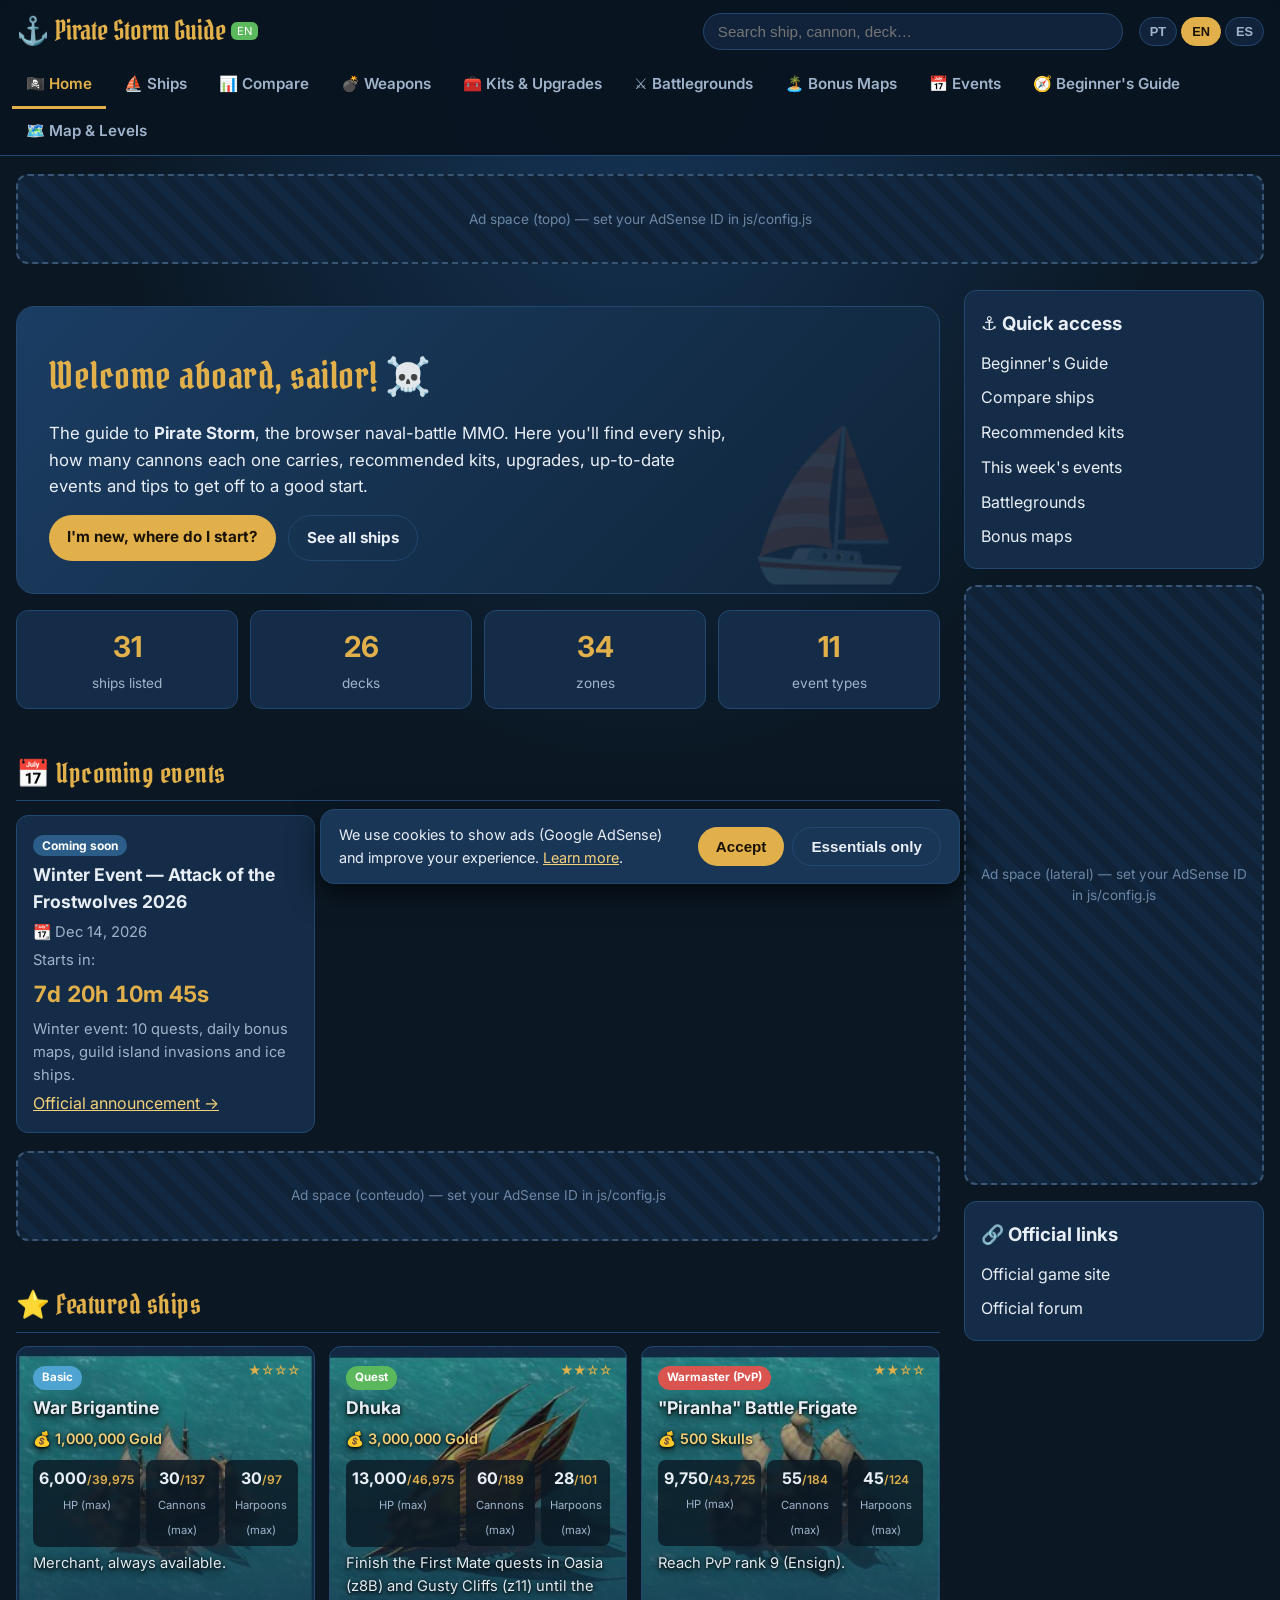
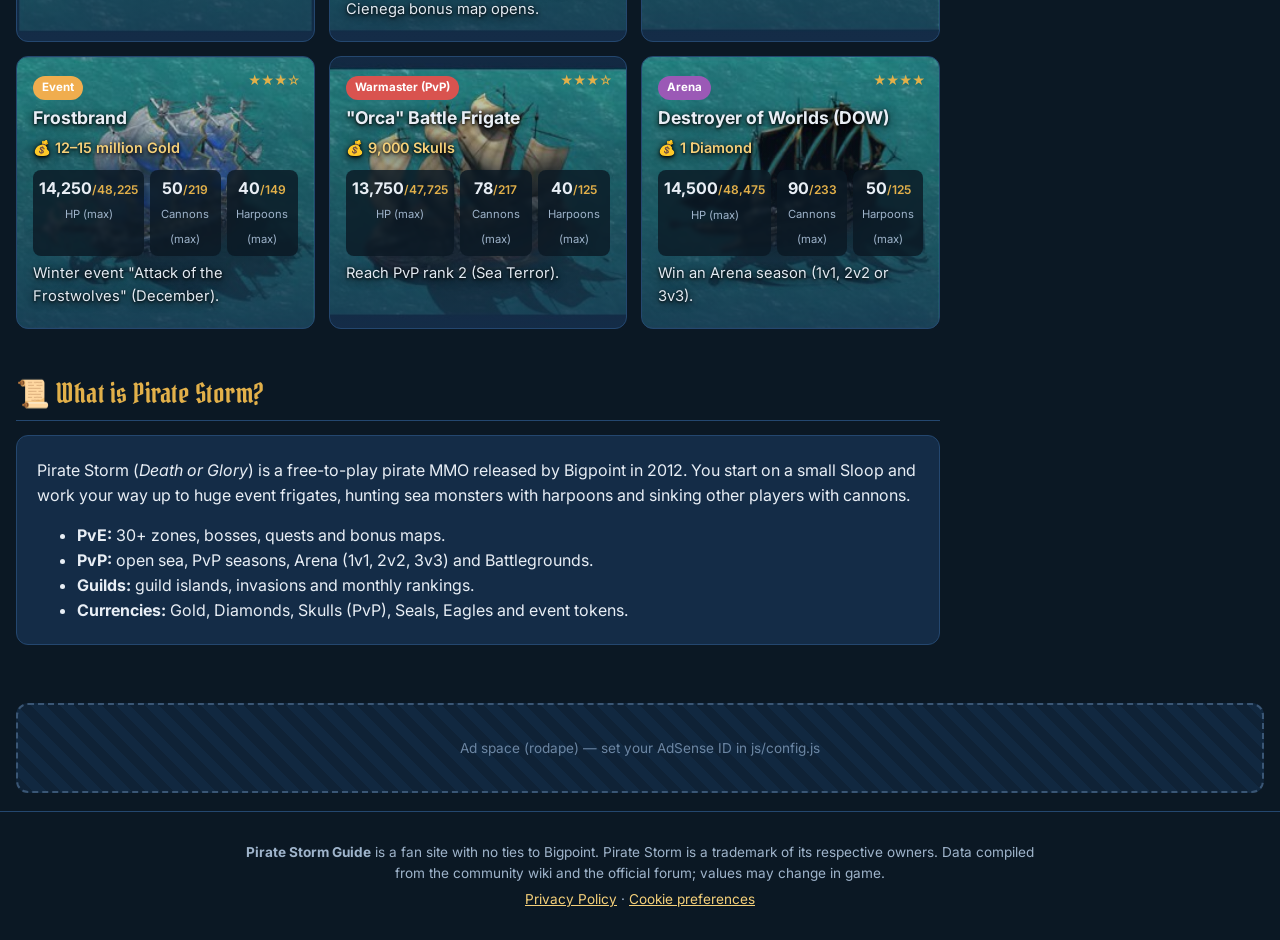
==== index.html @ e8ff5f80 "Primeira versão do Guia Pirate Storm Site estático em 3 idiomas (PT-BR, EN, ES) com navios, armament" ====
<!doctype html>
<html lang="pt-BR">
<head>
  <meta charset="utf-8">
  <meta name="viewport" content="width=device-width, initial-scale=1">
  <title>Guia Pirate Storm BR — Navios, Canhões, Kits e Eventos</title>
  <meta name="description" content="Guia completo de Pirate Storm em português, inglês e espanhol: todos os navios com estatísticas, canhões, munições, kits recomendados, deques, battlegrounds, mapas bônus, eventos atualizados e dicas para novatos.">
  <meta name="keywords" content="Pirate Storm, guia, guide, guía, navios, ships, barcos, canhões, cannons, cañones, eventos, events, Frostbrand, Piranha, Dhuka, kits, deques, decks">
  <meta property="og:title" content="Guia Pirate Storm BR">
  <meta property="og:description" content="Navios, canhões, kits e eventos de Pirate Storm em um só lugar.">
  <meta property="og:type" content="website">
  <link rel="alternate" hreflang="pt-BR" href="?lang=pt">
  <link rel="alternate" hreflang="en" href="?lang=en">
  <link rel="alternate" hreflang="es" href="?lang=es">
  <link rel="icon" href="data:image/svg+xml,<svg xmlns='http://www.w3.org/2000/svg' viewBox='0 0 100 100'><text y='.9em' font-size='90'>⚓</text></svg>">
  <link rel="preconnect" href="https://fonts.googleapis.com">
  <link href="https://fonts.googleapis.com/css2?family=Pirata+One&family=Inter:wght@400;600;700&display=swap" rel="stylesheet">
  <link rel="stylesheet" href="css/style.css">
  <script src="js/config.js"></script>
</head>
<body>
  <header class="topo">
    <div class="topo-in">
      <a class="logo" href="#inicio">⚓ <span data-i18n="logo">Guia Pirate Storm</span> <small data-i18n="logo.tag">BR</small></a>
      <div class="busca">
        <input id="busca" type="search" placeholder="Buscar navio, canhão, deque…" aria-label="Buscar" data-i18n-ph="busca.ph" data-i18n-aria="busca.aria">
        <div id="busca-res" class="busca-res" hidden></div>
      </div>
      <button class="menu-btn" id="menu-btn" aria-label="Abrir menu" data-i18n-aria="menu.aria">☰</button>
    </div>
    <nav class="abas" id="abas">
      <a href="#inicio" data-aba="inicio" data-i18n="nav.inicio">🏴‍☠️ Início</a>
      <a href="#navios" data-aba="navios" data-i18n="nav.navios">⛵ Navios</a>
      <a href="#comparar" data-aba="comparar" data-i18n="nav.comparar">📊 Comparar</a>
      <a href="#armas" data-aba="armas" data-i18n="nav.armas">💣 Armamento</a>
      <a href="#kits" data-aba="kits" data-i18n="nav.kits">🧰 Kits & Melhorias</a>      <a href="#battlegrounds" data-aba="battlegrounds" data-i18n="nav.bg">⚔️ Battlegrounds</a>
      <a href="#bonus" data-aba="bonus" data-i18n="nav.bonus">🏝️ Mapas Bônus</a>
      <a href="#eventos" data-aba="eventos" data-i18n="nav.eventos">📅 Eventos</a>
      <a href="#novatos" data-aba="novatos" data-i18n="nav.novatos">🧭 Guia do Novato</a>
      <a href="#mapa" data-aba="mapa" data-i18n="nav.mapa">🗺️ Mapa & Níveis</a>
    </nav>
  </header>

  <div class="ad-wrap"><div class="ad" data-slot="topo" data-format="horizontal"></div></div>

  <div class="layout">
    <main id="conteudo">

      <!-- INÍCIO -->
      <section class="aba" id="inicio">
        <div class="hero">
          <h1 data-i18n="hero.h1">Bem-vindo, marujo! ☠️</h1>
          <p data-i18n="hero.p">O guia em português para <strong>Pirate Storm</strong>, o MMO de batalhas navais no navegador. Aqui você encontra todos os navios, quantos canhões cada um carrega, os kits recomendados, melhorias, eventos atualizados e dicas para começar com o pé direito.</p>
          <div class="hero-btns">
            <a class="btn" href="#novatos" data-i18n="hero.b1">Sou novato, por onde começo?</a>
            <a class="btn sec" href="#navios" data-i18n="hero.b2">Ver todos os navios</a>
          </div>
        </div>
        <div class="stats-home" id="stats-home"></div>
        <h2 data-i18n="home.prox">📅 Próximos eventos</h2>
        <div id="home-eventos" class="cards"></div>
        <div class="ad" data-slot="conteudo" data-format="auto"></div>
        <h2 data-i18n="home.dest">⭐ Navios em destaque</h2>
        <div id="home-navios" class="cards"></div>
        <h2 data-i18n="home.oque">📜 O que é Pirate Storm?</h2>
        <div class="texto" data-i18n="home.texto">
          <p>Pirate Storm (<em>Death or Glory</em>) é um MMO gratuito de piratas lançado em 2012 pela Bigpoint. Você começa numa pequena Sloop e evolui até grandes fragatas de evento, caçando monstros marinhos com arpões e afundando outros jogadores com canhões.</p>
          <ul>
            <li><strong>PvE:</strong> mais de 30 zonas, chefes, missões e mapas bônus.</li>
            <li><strong>PvP:</strong> mar aberto, temporadas PvP, Arena (1vs1, 2vs2, 3vs3) e Battlegrounds.</li>
            <li><strong>Guildas:</strong> ilhas de guilda, invasões e rankings mensais.</li>
            <li><strong>Moedas:</strong> Ouro, Diamantes, Caveiras (PvP), Selos, Águias e tokens de evento.</li>
          </ul>
        </div>
      </section>

      <!-- NAVIOS -->
      <section class="aba" id="navios" hidden>
        <h1 data-i18n="nav.h1">⛵ Todos os Navios</h1>
        <p class="sub" data-i18n="nav.sub">Clique em um navio para ver detalhes, deque exclusivo e kit recomendado. "—" = dado ainda não confirmado.</p>
        <div class="filtros" id="filtros-navios"></div>
        <div id="lista-navios" class="cards"></div>
      </section>

      <!-- COMPARAR -->
      <section class="aba" id="comparar" hidden>
        <h1 data-i18n="comp.h1">📊 Comparador de Navios</h1>
        <p class="sub" data-i18n="comp.sub">Clique no cabeçalho para ordenar. <strong>Canhões/Arpões</strong> = quantidade base do navio; <strong>máx</strong> = total com o deque próprio e todos os deques e bônus possíveis.</p>
        <div class="tabela-wrap"><table class="tabela" id="tabela-comp"></table></div>
        <h2 data-i18n="comp.h2a">🧮 Como se chega ao máximo</h2>
        <p class="sub" data-i18n="comp.suba">Soma de tudo o que dá para equipar num navio, na ordem das tabelas da comunidade.</p>
        <div id="composicao"></div>
        <div class="ad" data-slot="conteudo" data-format="auto"></div>
        <h2 data-i18n="comp.h2b">📐 Canhões máximos com deques</h2>
        <p class="sub" data-i18n="comp.subb">Escolha um navio e os deques para calcular o total de canhões e lançadores.</p>
        <div class="calc" id="calc"></div>
      </section>

      <!-- ARMAS -->
      <section class="aba" id="armas" hidden>
        <h1 data-i18n="arm.h1">💣 Armamento</h1>
        <p class="sub" data-i18n="arm.sub"><strong>Canhões</strong> acertam navios (PvP e NPCs piratas). <strong>Arpões</strong> acertam monstros marinhos. Dano final = dano do canhão × munição × bônus.</p>
        <h2 data-i18n="arm.can">Canhões</h2>
        <div class="tabela-wrap"><table class="tabela" id="tab-canhoes"></table></div>
        <p class="nota"><span data-i18n="arm.ev">Canhões de evento:</span> <span id="canhoes-evento"></span>.</p>
        <h2 data-i18n="arm.bal">Munição de canhão</h2>
        <div class="tabela-wrap"><table class="tabela" id="tab-balas"></table></div>
        <div class="ad" data-slot="conteudo" data-format="auto"></div>
        <h2 data-i18n="arm.lanc">Lançadores de arpão</h2>
        <div class="tabela-wrap"><table class="tabela" id="tab-lanc"></table></div>
        <h2 data-i18n="arm.arp">Arpões</h2>
        <div class="tabela-wrap"><table class="tabela" id="tab-arpoes"></table></div>
        <div class="dica" data-i18n="arm.dica">💡 <strong>Dica:</strong> canhões comprados com ouro podem ser perdidos quando o navio afunda. O <strong>10-Pounder</strong> custa só 150 diamantes, tem o mesmo dano do 9-Pounder e nunca se perde.</div>
        <h2 data-i18n="arm.of">🔨 Oficina (Workshop)</h2>
        <div id="oficina"></div>
      </section>

      <!-- KITS -->
      <section class="aba" id="kits" hidden>
        <h1 data-i18n="kit.h1">🧰 Kits & Melhorias</h1>
        <p class="sub" data-i18n="kit.sub">O que equipar no seu navio em cada fase do jogo, e o que cada melhoria faz.</p>
        <h2 data-i18n="kit.fase">Kits recomendados por fase</h2>
        <div id="kits-fase" class="cards"></div>
        <div class="ad" data-slot="conteudo" data-format="auto"></div>
        <h2 data-i18n="kit.melh">Melhorias do Mercador</h2>
        <div id="melhorias"></div>
        <h2 data-i18n="kit.deq">Deques (canhões e lançadores extras)</h2>
        <p class="sub" data-i18n="kit.deqsub">Cada navio aceita um deque de cada seção. <span class="tag ok">Inafundável</span> não se perde ao afundar; <span class="tag warn">Afundável</span> pode ser perdido.</p>
        <div class="tabela-wrap"><table class="tabela" id="tab-deques"></table></div>
      </section>

      <!-- BATTLEGROUNDS -->
      <section class="aba" id="battlegrounds" hidden>
        <h1 data-i18n="bg.h1">⚔️ Battlegrounds (Casas Piratas)</h1>
        <p class="sub" data-i18n="bg.sub">Cada uma das 7 casas piratas organiza um modo de batalha. Vença partidas para ganhar <strong>moedas da casa</strong> e use-as para liberar navios, deques, canhões, munições e buffs. No fim da semana, a moeda que faltar pode ser comprada com diamantes (cerca de 2.000 💎 cada).</p>
        <div class="filtros" id="filtros-bg"></div>
        <div id="bg-lista"></div>
        <div class="ad" data-slot="conteudo" data-format="auto"></div>
        <h2 data-i18n="bg.set">🦅 Set Might of the Eagle</h2>
        <div id="set-aguia"></div>
        <h2 data-i18n="bg.deq">🛠️ Deques dos battlegrounds</h2>
        <p class="sub" data-i18n="bg.deqsub">Todos são <span class="tag ok">Inafundáveis</span> e servem em qualquer navio que tenha a seção correspondente.</p>
        <div class="tabela-wrap"><table class="tabela" id="tab-bg-deques"></table></div>
      </section>

      <!-- MAPAS BÔNUS -->
      <section class="aba" id="bonus" hidden>
        <h1 data-i18n="mb.h1">🏝️ Mapas Bônus</h1>
        <p class="sub" data-i18n="mb.sub">Os 4 mapas bônus padrão do jogo, com todas as ondas de NPCs: quantidade, HP, dano, XP e ouro por inimigo.</p>
        <div class="dica" id="bonus-info"></div>
        <div class="filtros" id="filtros-bonus"></div>
        <div id="bonus-mapa"></div>
        <div class="ad" data-slot="conteudo" data-format="auto"></div>
        <h2 data-i18n="mb.comp">📊 Comparativo dos mapas</h2>
        <div class="tabela-wrap"><table class="tabela" id="tab-bonus-comp"></table></div>
      </section>

      <!-- EVENTOS -->
      <section class="aba" id="eventos" hidden>
        <h1 data-i18n="ev.h1">📅 Eventos</h1>
        <div class="info-att" id="info-att"></div>
        <h2 data-i18n="ev.tl">🗓️ Linha do tempo — próximos 12 meses</h2>
        <p class="sub" data-i18n="ev.tlsub">Quando cada evento deve acontecer, com base nas datas de 2026. <span class="tag ok">Confirmado</span> segue o anúncio oficial; os outros são <span class="tag warn">Estimativa</span> e podem mudar. Passe o mouse ou toque numa barra para ver os detalhes.</p>
        <div class="tl-filtros filtros" id="tl-filtros"></div>
        <div id="timeline" class="timeline"></div>
        <div id="tl-lista" class="tl-lista"></div>
        <h2 data-i18n="ev.prox">⏳ Próximos e em andamento</h2>
        <div id="ev-datados" class="cards"></div>
        <h2 data-i18n="ev.anun">📣 Últimos anúncios oficiais</h2>
        <p class="sub" data-i18n="ev.anunsub">Puxados automaticamente do fórum oficial (em inglês). Clique para ler o anúncio completo.</p>
        <div id="ev-feed" class="feed"></div>
        <div class="ad" data-slot="conteudo" data-format="auto"></div>
        <h2 data-i18n="ev.guia">📖 Guia de cada evento</h2>
        <p class="sub" data-i18n="ev.guiasub">Clique num evento para ver as atividades, os mapas, os itens e os kits que ele traz. Semanas de battleground estão na aba <a href="#battlegrounds">Battlegrounds</a>.</p>
        <div id="ev-guia" class="ev-guia"></div>
        <h2 data-i18n="ev.cal">🗓️ Resumo do calendário</h2>
        <div id="ev-calendario" class="cards"></div>
      </section>

      <!-- NOVATOS -->
      <section class="aba" id="novatos" hidden>
        <h1 data-i18n="nov.h1">🧭 Guia do Novato</h1>
        <div class="passos">
          <div class="passo"><b>1</b><div data-i18n="nov.p1"><h3>Faça as missões iniciais</h3><p>Elas dão itens e cerca de <strong>30.000 diamantes</strong>. <strong>Guarde esses diamantes!</strong> Não gaste em coisas pequenas.</p></div></div>
          <div class="passo"><b>2</b><div data-i18n="nov.p2"><h3>Compre melhorias de ouro primeiro</h3><p>Nos navios iniciais, prefira as versões em ouro: Simple Bulkhead, Simple Keel, Andarta, Improvised Anchor e Rugged Linen Sails.</p></div></div>
          <div class="passo"><b>3</b><div data-i18n="nov.p3"><h3>Junte ouro para a War Brigantine</h3><p>Custa 1.000.000 de ouro e dobra seus slots de canhão em relação ao Brigantine (30 contra 20).</p></div></div>
          <div class="passo"><b>4</b><div data-i18n="nov.p4"><h3>Troque para 10-Pounders</h3><p>150 diamantes cada, mesmo dano do 9-Pounder e <strong>não se perdem</strong> ao afundar.</p></div></div>
          <div class="passo"><b>5</b><div data-i18n="nov.p5"><h3>Libere a Dhuka</h3><p>Faça as missões do Imediato em Oasia (z8B) e Gusty Cliffs (z11). Ela custa só 3 milhões de ouro, um ótimo navio intermediário.</p></div></div>
          <div class="passo"><b>6</b><div data-i18n="nov.p6"><h3>Entre no PvP para a Piranha</h3><p>Suba a patente PvP até Ensign e compre a Piranha por 500 caveiras: 55 canhões e 9.750 de HP.</p></div></div>
          <div class="passo"><b>7</b><div data-i18n="nov.p7"><h3>Use bem os Selos</h3><p>Você ganha 1 selo por nível (premium ganha 1 por dia). Primeira meta: o <strong>Perforator</strong> na página 3 do Scroll of Power, que aumenta o dano de canhão.</p></div></div>
          <div class="passo"><b>8</b><div data-i18n="nov.p8"><h3>Fragatas: espere o leilão</h3><p>Frigate e Large Frigate aparecem no leilão diário de ouro. <strong>Não compre com diamantes.</strong></p></div></div>
          <div class="passo"><b>9</b><div data-i18n="nov.p9"><h3>Participe dos eventos</h3><p>Os navios de evento são os mais fortes do jogo. O <strong>Frostbrand</strong> (inverno) sai por ouro.</p></div></div>
        </div>
        <div class="ad" data-slot="conteudo" data-format="auto"></div>
        <h2 data-i18n="nov.faq">❓ Perguntas frequentes</h2>
        <details data-i18n="nov.q1"><summary>Qual a diferença entre canhão e arpão?</summary><p>Canhões causam dano a navios (jogadores e piratas NPC). Arpões causam dano a monstros marinhos. Equipe os dois conforme a zona.</p></details>
        <details data-i18n="nov.q2"><summary>O que acontece quando meu navio afunda?</summary><p>Você pode perder canhões e lançadores comprados com ouro e deques "afundáveis". Itens de diamante e deques inafundáveis ficam.</p></details>
        <details data-i18n="nov.q3"><summary>O que são Caveiras?</summary><p>Moeda do PvP. Você ganha ao afundar jogadores e perde uma parte ao ser afundado. Servem para comprar navios Warmaster e itens de temporada.</p></details>
        <details data-i18n="nov.q4"><summary>Como funciona a temporada PvP?</summary><p>Dura cerca de 3 meses. Todos participam automaticamente. Ficar inativo reduz seus pontos, mas não suas caveiras. A Proteção PvP (7 ou 14 dias) evita essa perda.</p></details>
        <details data-i18n="nov.q5"><summary>Onde é melhor farmar?</summary><p>Zonas de nível mais alto dão mais ouro e diamantes. Cada zona favorece certos itens ou moedas. Use a Âncora para ganhar +5% ou +10% de ouro.</p></details>
        <details data-i18n="nov.q6"><summary>Preciso de Flash?</summary><p>Não. Desde 2020 o jogo usa um cliente próprio (Pirate Storm Client), baixado no site oficial.</p></details>
      </section>

      <!-- MAPA -->
      <section class="aba" id="mapa" hidden>
        <h1 data-i18n="map.h1">🗺️ Mapa & Níveis</h1>
        <h2 data-i18n="map.zonas">Zonas e chefes</h2>
        <div class="tabela-wrap"><table class="tabela" id="tab-zonas"></table></div>
        <div class="ad" data-slot="conteudo" data-format="auto"></div>
        <h2 data-i18n="map.xp">Experiência por nível</h2>
        <div class="tabela-wrap"><table class="tabela" id="tab-niveis"></table></div>
      </section>
    </main>

    <aside class="lateral">
      <div class="box" data-i18n="lat.rapido">
        <h3>⚓ Acesso rápido</h3>
        <a href="#novatos">Guia do Novato</a>
        <a href="#comparar">Comparar navios</a>
        <a href="#kits">Kits recomendados</a>        <a href="#eventos">Eventos da semana</a>
        <a href="#battlegrounds">Battlegrounds</a>
        <a href="#bonus">Mapas bônus</a>
      </div>
      <div class="ad ad-lateral" data-slot="lateral" data-format="vertical"></div>
      <div class="box" data-i18n="lat.links">
        <h3>🔗 Links oficiais</h3>
        <a href="https://www.piratestorm.com" target="_blank" rel="noopener">Site oficial do jogo</a>
        <a href="https://board-en.piratestorm.com/" target="_blank" rel="noopener">Fórum oficial</a>
      </div>
    </aside>
  </div>

  <div class="ad-wrap"><div class="ad" data-slot="rodape" data-format="horizontal"></div></div>

  <footer class="rodape">
    <p data-i18n="rod.p"><strong>Guia Pirate Storm BR</strong> é um site de fãs, sem vínculo com a Bigpoint. Pirate Storm é marca registrada de seus respectivos donos. Dados compilados da wiki da comunidade e do fórum oficial; valores podem mudar no jogo.</p>
    <p><a href="privacidade.html" data-i18n="rod.priv">Política de Privacidade</a> · <a href="#" id="cookies-reabrir" data-i18n="rod.ck">Preferências de cookies</a></p>
  </footer>

  <div id="modal" class="modal" hidden><div class="modal-in"><button class="fechar" aria-label="Fechar" data-i18n-aria="fechar">✕</button><div id="modal-corpo"></div></div></div>

  <div id="cookie" class="cookie" hidden>
    <p data-i18n="ck.p">Usamos cookies para exibir anúncios (Google AdSense) e melhorar sua experiência. <a href="privacidade.html">Saiba mais</a>.</p>
    <div><button id="ck-aceitar" class="btn" data-i18n="ck.ok">Aceitar</button><button id="ck-recusar" class="btn sec" data-i18n="ck.no">Só essenciais</button></div>
  </div>

  <script src="js/dados.js"></script>
  <script src="js/dados-extra.js"></script>  <script src="js/eventos.js"></script>
  <script src="js/lang/pt.js"></script>
  <script src="js/lang/en.js"></script>
  <script src="js/lang/es.js"></script>
  <script src="js/i18n.js"></script>
  <script src="js/app.js"></script>
</body>
</html>
---- css/style.css ----
:root{
  --bg:#0b1824; --bg2:#10233a; --card:#142c47; --card2:#1a3657;
  --borda:#24476f; --txt:#e8eef5; --txt2:#9fb4cb; --ouro:#e2b04a; --ouro2:#f5d07a;
  --verde:#5cb85c; --verm:#d9534f; --raio:12px;
}
*{box-sizing:border-box}
html{scroll-behavior:smooth}
body{margin:0;font-family:Inter,system-ui,sans-serif;background:var(--bg);color:var(--txt);line-height:1.55;
  background-image:radial-gradient(ellipse at top,#16365a 0%,transparent 60%);background-attachment:fixed}
a{color:var(--ouro2)}
h1,h2{font-family:"Pirata One",Georgia,serif;font-weight:400;letter-spacing:.5px;color:var(--ouro)}
h1{font-size:2.3rem;margin:.2em 0 .1em}
h2{font-size:1.7rem;margin:1.6em 0 .5em;border-bottom:1px solid var(--borda);padding-bottom:.2em}
h3{margin:.2em 0 .4em}
.sub{color:var(--txt2);margin-top:0}
.nota{color:var(--txt2);font-size:.92rem}

/* topo */
.topo{position:sticky;top:0;z-index:50;background:rgba(9,20,32,.96);backdrop-filter:blur(6px);border-bottom:1px solid var(--borda)}
.topo-in{max-width:1280px;margin:0 auto;display:flex;align-items:center;gap:16px;padding:10px 16px}
.logo{font-family:"Pirata One",serif;font-size:1.7rem;color:var(--ouro);text-decoration:none;white-space:nowrap}
.logo small{font-family:Inter;font-size:.7rem;background:var(--verde);color:#fff;padding:2px 6px;border-radius:6px;vertical-align:middle}
.busca{flex:1;position:relative;max-width:420px;margin-left:auto}
.busca input{width:100%;padding:9px 14px;border-radius:999px;border:1px solid var(--borda);background:var(--bg2);color:var(--txt);font-size:.95rem}
.busca-res{position:absolute;top:110%;left:0;right:0;background:var(--card);border:1px solid var(--borda);border-radius:var(--raio);max-height:360px;overflow:auto;box-shadow:0 10px 30px #0008}
.busca-res a{display:block;padding:8px 14px;color:var(--txt);text-decoration:none;border-bottom:1px solid var(--borda)}
.busca-res a:hover{background:var(--card2)}
.busca-res small{color:var(--txt2)}
.lang-sw{display:flex;gap:4px;flex-shrink:0}
.lang-sw button{background:var(--bg2);border:1px solid var(--borda);color:var(--txt2);border-radius:999px;padding:6px 10px;cursor:pointer;font-weight:700;font-size:.8rem;white-space:nowrap}
.lang-sw button:hover{color:var(--txt);border-color:var(--ouro)}
.lang-sw button.ativo{background:var(--ouro);color:#1a1205;border-color:var(--ouro)}
.menu-btn{display:none;background:none;border:1px solid var(--borda);color:var(--txt);font-size:1.3rem;border-radius:8px;padding:4px 10px;cursor:pointer}
.abas{max-width:1280px;margin:0 auto;display:flex;flex-wrap:wrap;gap:0 4px;padding:0 12px}
.abas a{padding:10px 14px;color:var(--txt2);text-decoration:none;white-space:nowrap;border-bottom:3px solid transparent;font-weight:600;font-size:.95rem}
.abas a:hover{color:var(--txt)}
.abas a.ativa{color:var(--ouro);border-bottom-color:var(--ouro)}

/* layout */
.layout{max-width:1280px;margin:0 auto;display:grid;grid-template-columns:1fr 300px;gap:24px;padding:8px 16px 40px}
main{min-width:0}
.lateral{position:sticky;top:140px;align-self:start;display:flex;flex-direction:column;gap:16px}
.box{background:var(--card);border:1px solid var(--borda);border-radius:var(--raio);padding:14px 16px}
.box a{display:block;padding:5px 0;color:var(--txt);text-decoration:none}
.box a:hover{color:var(--ouro2)}

/* anúncios */
.ad-wrap{max-width:1280px;margin:10px auto;padding:0 16px}
.ad{margin:18px 0;min-height:90px;display:block}
.ad-lateral{min-height:600px;margin:0}
.ad.placeholder{border:2px dashed #3a5675;border-radius:var(--raio);display:flex;align-items:center;justify-content:center;color:#6c86a3;font-size:.85rem;background:repeating-linear-gradient(45deg,#0f2236,#0f2236 10px,#112840 10px,#112840 20px);text-align:center;padding:10px}

/* hero */
.hero{background:linear-gradient(135deg,#1b3d63,#0f2439);border:1px solid var(--borda);border-radius:18px;padding:32px;margin-top:16px;position:relative;overflow:hidden}
.hero::after{content:"⛵";position:absolute;right:20px;bottom:-20px;font-size:9rem;opacity:.12}
.hero p{max-width:680px;font-size:1.05rem}
.hero-btns{display:flex;gap:12px;flex-wrap:wrap;margin-top:14px}
.btn{display:inline-block;background:var(--ouro);color:#1a1205;font-weight:700;padding:10px 18px;border-radius:999px;text-decoration:none;border:0;cursor:pointer;font-size:.95rem}
.btn:hover{background:var(--ouro2)}
.btn.sec{background:transparent;color:var(--txt);border:1px solid var(--borda)}
.stats-home{display:grid;grid-template-columns:repeat(4,1fr);gap:12px;margin-top:16px}
.stat{background:var(--card);border:1px solid var(--borda);border-radius:var(--raio);padding:14px;text-align:center}
.stat b{display:block;font-size:1.8rem;color:var(--ouro)}
.stat span{color:var(--txt2);font-size:.85rem}
.texto{background:var(--card);border:1px solid var(--borda);border-radius:var(--raio);padding:6px 20px}

/* cards */
.cards{display:grid;grid-template-columns:repeat(auto-fill,minmax(250px,1fr));gap:14px}
.card{background:var(--card);border:1px solid var(--borda);border-radius:var(--raio);padding:16px;transition:.15s;position:relative}
.card.click{cursor:pointer}
.card.click:hover{transform:translateY(-3px);border-color:var(--ouro);box-shadow:0 8px 24px #0006}
.card h3{font-size:1.1rem;margin:4px 0 6px}
.card p{margin:.3em 0;color:var(--txt2);font-size:.92rem}
/* imagem do navio no fundo do card / ficha (camada escura por cima para o texto ficar legível) */
.card-navio,.modal-capa{
  background-image:linear-gradient(180deg,rgba(11,24,36,.15) 0%,rgba(14,32,52,.45) 45%,rgba(20,44,71,.8) 100%),var(--img,none);
  background-size:cover;background-position:center;background-repeat:no-repeat;
  background-color:var(--card);
}
.card-navio:hover{background-image:linear-gradient(180deg,rgba(11,24,36,.05) 0%,rgba(14,32,52,.35) 45%,rgba(20,44,71,.75) 100%),var(--img,none)}
.card-navio h3,.card-navio .preco,.card-navio p,.modal-capa h1,.modal-capa p{text-shadow:0 1px 3px #000,0 2px 10px rgba(0,0,0,.9)}
.card-navio p{color:#e2eaf2}
.card-navio .mini div{background:rgba(11,24,36,.8);backdrop-filter:blur(2px)}
.modal-capa{background-position:center 48%;margin:-24px -24px 14px;padding:28px 24px 18px;border-radius:16px 16px 0 0;min-height:220px;display:flex;flex-direction:column;justify-content:flex-end}
.modal-capa .badge{align-self:flex-start}
.modal-capa p{margin:.3em 0 0;color:#dbe5ef;text-shadow:0 1px 4px rgba(0,0,0,.9)}
.badge{display:inline-block;font-size:.72rem;font-weight:700;padding:3px 9px;border-radius:999px;color:#fff}
.mini{display:grid;grid-template-columns:repeat(3,1fr);gap:6px;margin:10px 0 6px}
.mini div{background:var(--bg2);border-radius:8px;padding:6px;text-align:center}
.mini b{display:block;color:var(--txt)}
.mini span{font-size:.7rem;color:var(--txt2)}
.preco{color:var(--ouro2);font-weight:600;font-size:.9rem}
.estrelas{position:absolute;top:14px;right:14px;color:var(--ouro);font-size:.8rem}

.filtros{display:flex;gap:8px;flex-wrap:wrap;margin:12px 0 18px}
.filtros button{background:var(--bg2);border:1px solid var(--borda);color:var(--txt2);padding:7px 14px;border-radius:999px;cursor:pointer;font-weight:600}
.filtros button.ativo{background:var(--ouro);color:#1a1205;border-color:var(--ouro)}

/* tabelas */
.tabela-wrap{overflow-x:auto;border:1px solid var(--borda);border-radius:var(--raio)}
.tabela{width:100%;border-collapse:collapse;font-size:.92rem;min-width:560px}
.tabela th,.tabela td{padding:10px 12px;text-align:left;border-bottom:1px solid var(--borda)}
.tabela th{background:var(--bg2);color:var(--ouro);position:sticky;top:0;cursor:default;white-space:nowrap}
.tabela th.ord{cursor:pointer}
.tabela th.ord:hover{color:var(--ouro2)}
.tabela tr:nth-child(even) td{background:#ffffff05}
.tabela tr:hover td{background:#ffffff0d}
#tabela-comp td:first-child{min-width:190px}
#tabela-comp td.col-max{color:var(--ouro2);font-weight:700;background:#e2b04a10}
.mini small.max{color:var(--ouro);font-size:.75rem;font-weight:600}
.lista-comp{list-style:none;padding:0;margin:6px 0 0}
.lista-comp li{display:flex;justify-content:space-between;gap:10px;padding:6px 0;border-bottom:1px dashed var(--borda);font-size:.9rem}
.lista-comp b{color:var(--ouro2);white-space:nowrap}
.tabela td.num{text-align:right;font-variant-numeric:tabular-nums}
.tabela tr.linha-top td{background:linear-gradient(90deg,#e2b04a33,#e2b04a10)!important;color:var(--ouro2);font-weight:600}
.tag{display:inline-block;font-size:.75rem;padding:2px 8px;border-radius:6px;font-weight:600}
.tag.ok{background:#1f4d2e;color:#8fe0a5}
.tag.warn{background:#5a2323;color:#f3a3a1}

.dica{background:#2a2410;border:1px solid #5d4c1c;border-left:4px solid var(--ouro);border-radius:var(--raio);padding:12px 16px;margin:18px 0}

/* melhorias */
.melh-grupo{margin-bottom:18px}
.melh-grupo h3{color:var(--ouro2)}

/* kits */
.kit{border-top:4px solid var(--c,#888)}
.kit ul{padding-left:0;list-style:none;margin:8px 0 0}
.kit li{padding:6px 0;border-bottom:1px dashed var(--borda);font-size:.9rem}
.kit li b{color:var(--ouro2);display:block;font-size:.8rem;text-transform:uppercase;letter-spacing:.5px}

/* eventos */
.info-att{background:var(--card);border:1px solid var(--borda);border-radius:var(--raio);padding:10px 16px;color:var(--txt2);font-size:.9rem}
.contagem{font-size:1.4rem;font-weight:700;color:var(--ouro);margin:6px 0;font-variant-numeric:tabular-nums}
.status{font-size:.75rem;font-weight:700;padding:3px 9px;border-radius:999px}
.status.ao-vivo{background:var(--verde);color:#fff}
.status.breve{background:#2c5d88;color:#fff}
.status.fim{background:#444;color:#ccc}
.feed{display:flex;flex-direction:column;gap:10px}
.feed a{display:block;background:var(--card);border:1px solid var(--borda);border-radius:var(--raio);padding:12px 16px;text-decoration:none;color:var(--txt)}
.feed a:hover{border-color:var(--ouro)}
.feed small{color:var(--ouro2)}
.feed p{margin:.3em 0 0;color:var(--txt2);font-size:.88rem}
.mes{font-size:.75rem;text-transform:uppercase;letter-spacing:1px;color:var(--ouro2);font-weight:700}

/* novatos */
.passos{display:flex;flex-direction:column;gap:12px;margin-top:16px}
.passo{display:flex;gap:16px;background:var(--card);border:1px solid var(--borda);border-radius:var(--raio);padding:14px 18px}
.passo>b{flex:0 0 40px;height:40px;border-radius:50%;background:var(--ouro);color:#1a1205;display:flex;align-items:center;justify-content:center;font-size:1.2rem}
.passo p{margin:0;color:var(--txt2)}
details{background:var(--card);border:1px solid var(--borda);border-radius:var(--raio);padding:12px 16px;margin-bottom:8px}
summary{cursor:pointer;font-weight:600}
details p{color:var(--txt2);margin:.6em 0 0}

/* calc */
.calc{background:var(--card);border:1px solid var(--borda);border-radius:var(--raio);padding:16px}
.calc select{background:var(--bg2);color:var(--txt);border:1px solid var(--borda);border-radius:8px;padding:8px;width:100%;margin:4px 0 12px}
.calc-grid{display:grid;grid-template-columns:repeat(auto-fill,minmax(200px,1fr));gap:10px}
.calc-res{display:flex;gap:16px;margin-top:10px;flex-wrap:wrap}
.calc-res div{background:var(--bg2);border-radius:10px;padding:12px 18px}
.calc-res b{font-size:1.6rem;color:var(--ouro)}

/* modal */
.modal{position:fixed;inset:0;background:#000b;z-index:100;display:flex;align-items:center;justify-content:center;padding:16px}
.modal[hidden]{display:none}
.modal-in{background:var(--bg2);border:1px solid var(--borda);border-radius:16px;max-width:720px;width:100%;max-height:90vh;overflow:auto;padding:24px;position:relative}
.fechar{z-index:3;position:absolute;top:12px;right:12px;background:var(--card);border:1px solid var(--borda);color:var(--txt);border-radius:50%;width:34px;height:34px;cursor:pointer}
.ficha{display:grid;grid-template-columns:repeat(auto-fill,minmax(140px,1fr));gap:8px;margin:14px 0}
.ficha div{background:var(--card);border-radius:8px;padding:8px 10px}
.ficha span{display:block;font-size:.75rem;color:var(--txt2)}
.ficha b{font-size:1.05rem}

/* rodapé + cookie */
.rodape{border-top:1px solid var(--borda);padding:24px 16px;text-align:center;color:var(--txt2);font-size:.85rem}
.rodape p{max-width:800px;margin:.4em auto}
.cookie{position:fixed;bottom:16px;left:16px;right:16px;max-width:640px;margin:0 auto;background:var(--card2);border:1px solid var(--borda);border-radius:14px;padding:14px 18px;z-index:90;display:flex;gap:12px;align-items:center;flex-wrap:wrap;box-shadow:0 10px 30px #000a}
.cookie[hidden]{display:none}
.cookie p{margin:0;flex:1;min-width:220px;font-size:.9rem}
.cookie div{display:flex;gap:8px}

/* battlegrounds / mapas bônus */
.bg-card{background:var(--card);border:1px solid var(--borda);border-left:5px solid var(--c);border-radius:var(--raio);padding:16px 18px;margin-bottom:18px}
.bg-card h2{margin:0;border:0;padding:0;color:var(--c)}
.bg-topo{display:flex;justify-content:space-between;align-items:flex-start;gap:12px;flex-wrap:wrap;margin-bottom:6px}
.bg-card p{color:var(--txt2)}
.bg-card p strong{color:var(--txt)}
.ondas{display:flex;flex-direction:column;gap:8px;margin-top:10px}
.onda{display:flex;gap:12px;background:var(--bg2);border-radius:10px;padding:10px}
.onda-n{flex:0 0 58px;text-align:center;font-size:.72rem;color:var(--txt2);text-transform:uppercase}
.onda-n b{display:block;font-size:1.6rem;color:var(--c);line-height:1.1}
.onda-npcs{flex:1;display:grid;grid-template-columns:repeat(auto-fill,minmax(260px,1fr));gap:8px}
.npc{background:var(--card);border-radius:8px;padding:8px 10px}
.npc.chefe{background:linear-gradient(135deg,#4a1d1d,#2a1414);border:1px solid #a33}
.npc-nome{font-weight:700}
.qtd{color:var(--ouro);margin-left:4px}
.npc-st{display:flex;flex-wrap:wrap;gap:4px 12px;font-size:.82rem;color:var(--txt2);margin-top:4px;font-variant-numeric:tabular-nums}

/* guia dos eventos */
.ev-guia{display:flex;flex-direction:column;gap:10px}
.ev-det{border-left:5px solid var(--c);padding:0;scroll-margin-top:130px}
.ev-det summary{padding:14px 18px;display:flex;flex-wrap:wrap;justify-content:space-between;gap:6px 16px;align-items:center;list-style:none}
.ev-det summary::-webkit-details-marker{display:none}
.ev-det summary::after{content:"▾";color:var(--c);font-size:1.2rem;margin-left:auto}
.ev-det[open] summary::after{content:"▴"}
.ev-tit{font-family:"Pirata One",serif;font-size:1.45rem;color:var(--c);font-weight:400}
.ev-quando{color:var(--txt2);font-size:.85rem;font-weight:400}
.ev-corpo{padding:0 18px 16px}
.ev-corpo>p{color:var(--txt);margin-top:0}
.ev-corpo h3{color:var(--ouro2);margin-top:16px}
.ev-corpo ul{color:var(--txt2);padding-left:20px}
.ev-corpo li{margin:4px 0}
.ev-mapas{display:grid;grid-template-columns:repeat(auto-fill,minmax(230px,1fr));gap:8px}
.ev-mapas div{background:var(--bg2);border-radius:8px;padding:8px 12px}
.ev-mapas b{display:block;color:var(--c)}
.ev-mapas span{font-size:.88rem;color:var(--txt2)}
.ev-kit{background:var(--bg2);border:1px solid var(--borda);border-radius:10px;padding:10px 14px;margin-bottom:8px}
.ev-kit b{color:var(--c);font-size:1.05rem}
.ev-kit p{margin:6px 0 0;color:var(--txt2);font-size:.9rem}
.ev-kit .ev-bonus{color:var(--ouro2)}
.tl-det .btn,.tl-item .btn{margin-top:8px;padding:6px 14px;font-size:.85rem}
.tl-item .btn{margin-top:0;white-space:nowrap}

/* timeline */
.dot{display:inline-block;width:10px;height:10px;border-radius:50%;margin-right:6px;vertical-align:middle}
.tl-scroll{overflow-x:auto;border:1px solid var(--borda);border-radius:var(--raio);background:var(--card)}
.tl-inner{min-width:860px;padding:8px 12px 12px}
.tl-linha{display:flex;align-items:center;min-height:44px;border-bottom:1px dashed var(--borda)}
.tl-linha:last-child{border-bottom:0}
.tl-rot{flex:0 0 150px;font-weight:700;font-size:.85rem}
.tl-pista{position:relative;flex:1;height:34px}
.tl-cab .tl-pista{height:42px}
.tl-mes{position:absolute;top:4px;font-size:.75rem;color:var(--txt2);text-transform:capitalize;border-left:1px solid var(--borda);padding-left:4px;height:900px}
.tl-hoje{position:absolute;top:22px;width:2px;height:1000px;background:var(--verde);z-index:2;pointer-events:none}
.tl-hoje span{position:absolute;top:-4px;left:4px;font-size:.7rem;font-weight:700;color:var(--verde);background:var(--card);padding:0 3px}
.tl-inner{position:relative;overflow:hidden}
.tl-barra{position:absolute;top:5px;height:24px;border-radius:6px;border:0;cursor:pointer;color:#111;font-size:.72rem;font-weight:700;overflow:hidden;white-space:nowrap;padding:0 6px;text-align:left;z-index:3;min-width:6px}
.tl-barra.est{opacity:.8;background-image:repeating-linear-gradient(45deg,transparent 0 6px,#00000022 6px 12px)}
.tl-barra:hover{outline:2px solid #fff}
.tl-barra:has(.fora){overflow:visible}
.tl-barra .fora{position:absolute;left:100%;top:3px;margin-left:5px;color:var(--txt);font-weight:600;pointer-events:none}
.tl-det{margin-top:10px;background:var(--bg2);border:1px solid var(--borda);border-radius:var(--raio);padding:10px 14px;min-height:60px}
.tl-lista{margin-top:16px;display:flex;flex-direction:column;gap:8px}
.tl-item{display:flex;gap:14px;align-items:center;background:var(--card);border:1px solid var(--borda);border-left:4px solid var(--c);border-radius:10px;padding:8px 14px}
.tl-data{flex:0 0 52px;text-align:center;font-size:.75rem;text-transform:uppercase;color:var(--txt2);line-height:1.1}
.tl-data b{display:block;font-size:1.4rem;color:var(--c)}
.tl-data small{display:block;font-size:.65rem}

@media (max-width:980px){
  .layout{grid-template-columns:1fr}
  .lateral{position:static}
  .ad-lateral{min-height:250px}
  .stats-home{grid-template-columns:repeat(2,1fr)}
}
@media (max-width:640px){
  .busca{display:none}
  .menu-btn{display:block}
  .lang-sw{margin-left:auto}
  .lang-sw button{padding:5px 8px}
  .logo{font-size:1.35rem}
  .abas{display:none;flex-direction:column;padding-bottom:8px}
  .abas.aberto{display:flex}
  h1{font-size:1.9rem}
  .hero{padding:22px}
}
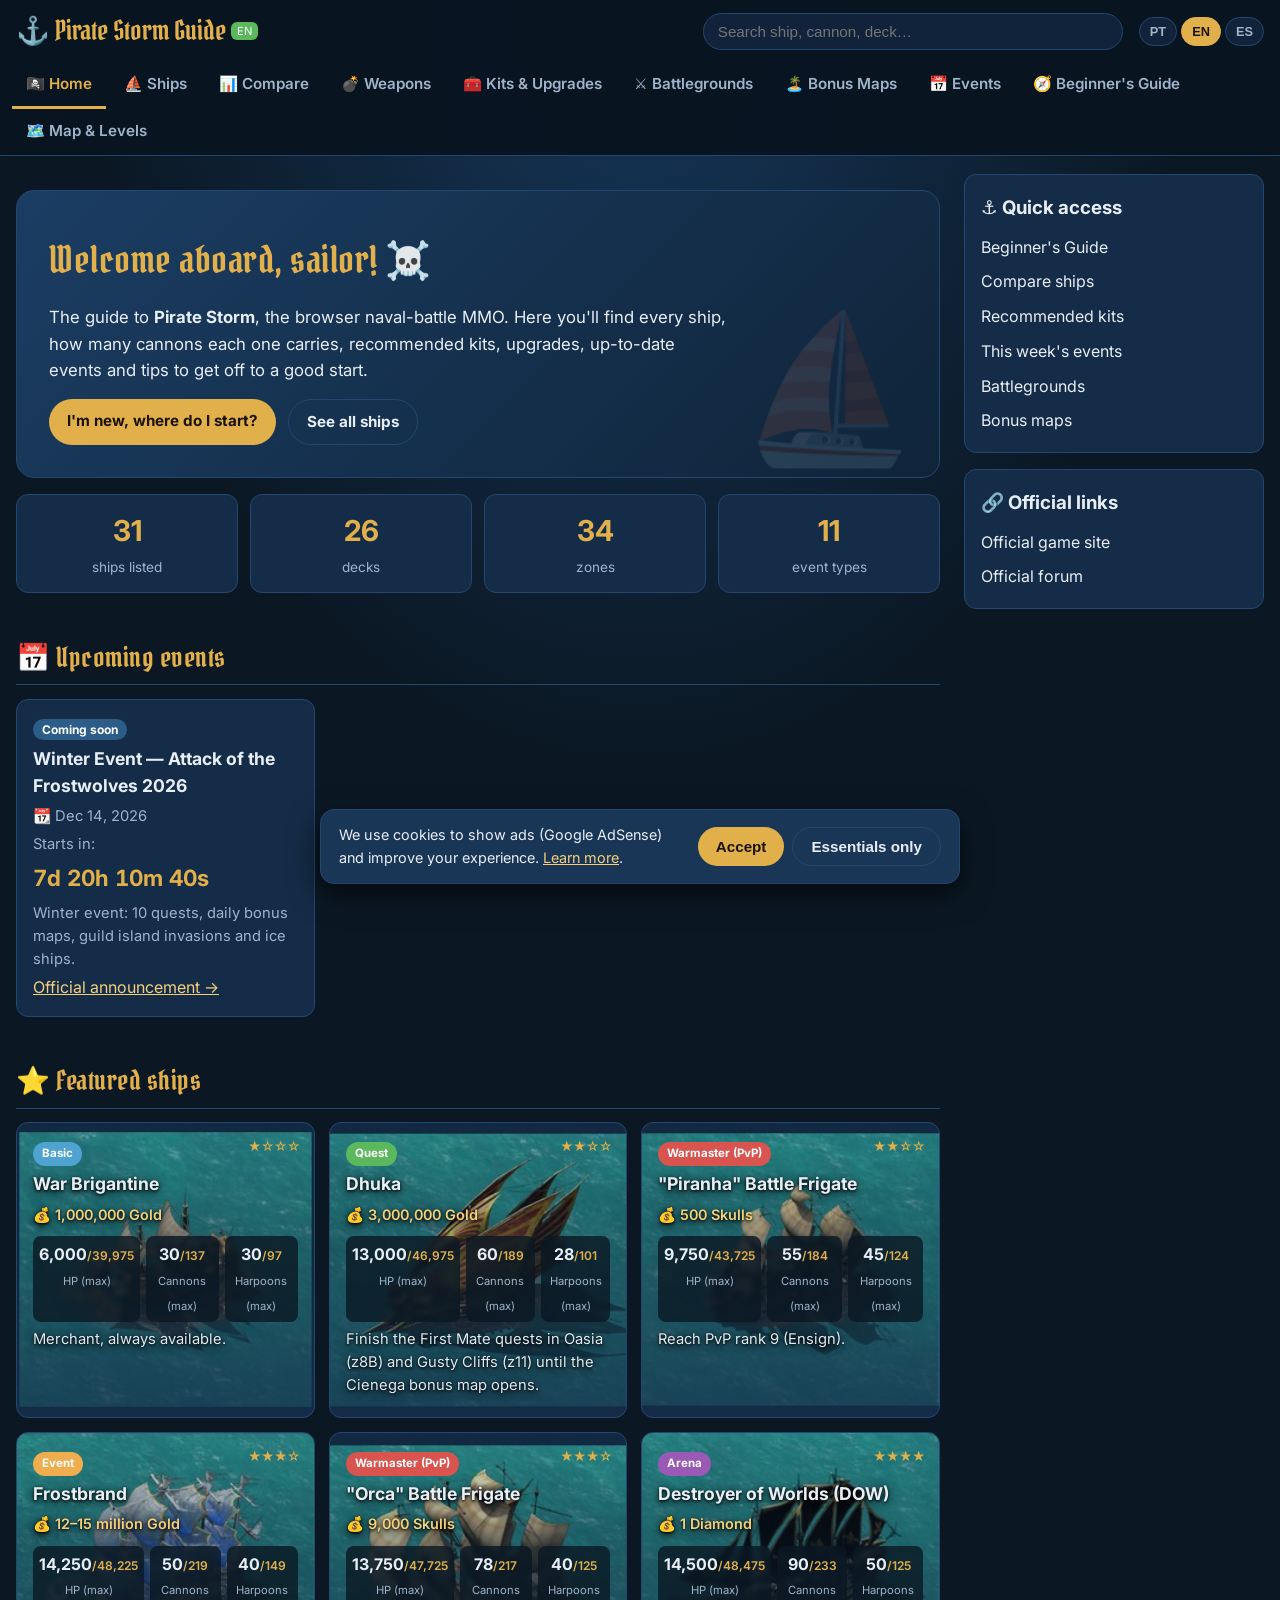
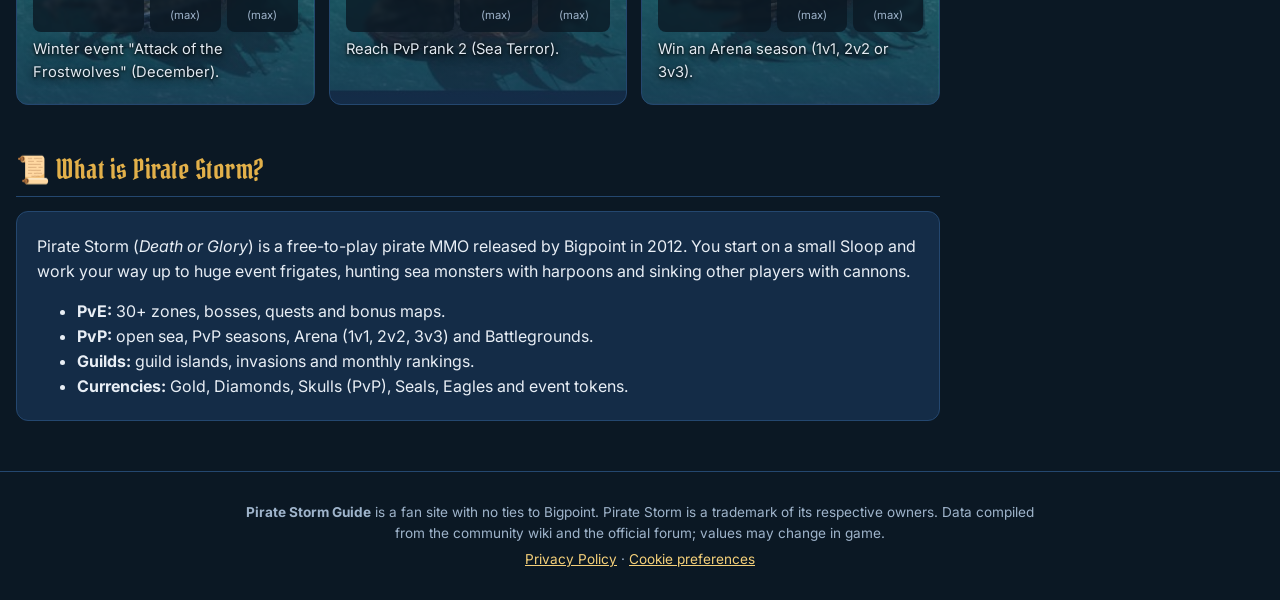
==== commit a9167d72: "Configura Google AdSense (ca-pub-2475711541177361) Adiciona o código de verificação no <head>, preen" ====
--- a/index.html
+++ b/index.html
@@ -16,6 +16,8 @@
   <link rel="preconnect" href="https://fonts.googleapis.com">
   <link href="https://fonts.googleapis.com/css2?family=Pirata+One&family=Inter:wght@400;600;700&display=swap" rel="stylesheet">
   <link rel="stylesheet" href="css/style.css">
+  <!-- Google AdSense -->
+  <script async src="https://pagead2.googlesyndication.com/pagead/js/adsbygoogle.js?client=ca-pub-2475711541177361" crossorigin="anonymous"></script>
   <script src="js/config.js"></script>
 </head>
 <body>
--- a/css/style.css
+++ b/css/style.css
@@ -48,6 +48,7 @@
 .ad-wrap{max-width:1280px;margin:10px auto;padding:0 16px}
 .ad{margin:18px 0;min-height:90px;display:block}
 .ad-lateral{min-height:600px;margin:0}
+.ad.ad-vazio{display:none}
 .ad.placeholder{border:2px dashed #3a5675;border-radius:var(--raio);display:flex;align-items:center;justify-content:center;color:#6c86a3;font-size:.85rem;background:repeating-linear-gradient(45deg,#0f2236,#0f2236 10px,#112840 10px,#112840 20px);text-align:center;padding:10px}
 
 /* hero */
